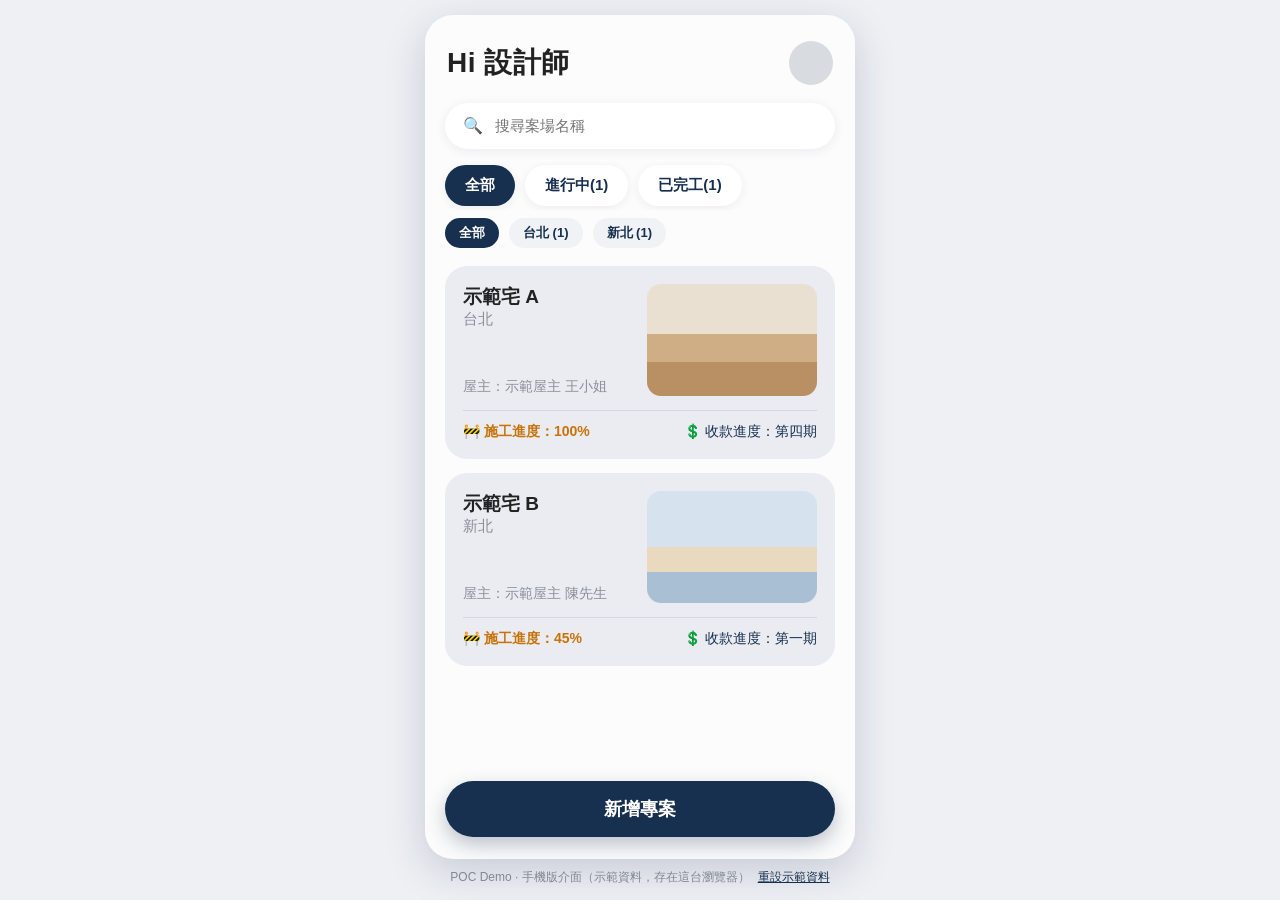
==== interior-design-app/index.html @ f92e3de1 "Add Interior Design App mobile POC demo Co-Authored-By: Claude Sonnet 5.5 <noreply@anthropic.com> Cl" ====
<!doctype html>
<html lang="zh-Hant">
<head>
<meta charset="utf-8">
<meta name="viewport" content="width=device-width, initial-scale=1, viewport-fit=cover">
<meta name="robots" content="noindex, nofollow">
<meta name="theme-color" content="#fcfcfc">
<title>Interior Design App · Demo</title>
<link rel="stylesheet" href="style.css">
</head>
<body>
<div class="stage">
  <div class="phone" id="app" aria-live="polite"></div>
  <p class="note">POC Demo · 手機版介面（示範資料，存在這台瀏覽器）<a href="#/reset" id="reset">重設示範資料</a></p>
</div>
<div class="modal" id="modal" hidden></div>
<script src="data.js"></script>
<script src="app.js"></script>
</body>
</html>
---- interior-design-app/style.css ----
:root{--navy:#17304f;--orange:#c8730a;--bg:#fcfcfc;--card:#fff;--ink:#222;--mute:#8a8f98;--line:#e6e8ec;--soft:#eaecf2;--r:18px}
*{box-sizing:border-box;-webkit-tap-highlight-color:transparent}
html,body{margin:0;background:#eef0f4;font-family:-apple-system,"Noto Sans TC","PingFang TC","Microsoft JhengHei",sans-serif;color:var(--ink)}
.stage{min-height:100vh;display:flex;flex-direction:column;align-items:center;justify-content:center;padding:12px}
.phone{width:100%;max-width:430px;height:min(900px,calc(100vh - 56px));background:var(--bg);border-radius:28px;box-shadow:0 12px 40px rgba(20,40,80,.18);overflow:hidden;position:relative;display:flex;flex-direction:column}
@media(max-width:480px){.stage{padding:0}.phone{max-width:none;height:100vh;height:100dvh;border-radius:0;box-shadow:none}.note{display:none}}
.note{font-size:12px;color:var(--mute);margin:10px 0 0}.note a{color:var(--navy);margin-left:8px}
.scroll{flex:1;overflow-y:auto;padding:0 20px 120px;scrollbar-width:thin}
.bar{display:flex;align-items:center;gap:8px;padding:18px 16px 8px;min-height:60px}
.bar h1{flex:1;margin:0;text-align:center;font-size:19px}
.ib{border:0;background:none;width:40px;height:40px;border-radius:50%;font-size:22px;color:var(--ink);cursor:pointer}
.ib:active{background:var(--soft)}
.cta{position:absolute;left:20px;right:20px;bottom:22px;height:56px;border:0;border-radius:30px;background:var(--navy);color:#fff;font-size:18px;font-weight:700;box-shadow:0 8px 20px rgba(23,48,79,.28);cursor:pointer}
.hello{display:flex;align-items:center;justify-content:space-between;padding:26px 22px 6px}
.hello h1{margin:0;font-size:28px;letter-spacing:.5px}
.avatar{width:44px;height:44px;border-radius:50%;background:#d8dbe0}
.search{margin:12px 20px;display:flex;align-items:center;gap:10px;background:#fff;border-radius:30px;padding:0 18px;height:46px;box-shadow:0 2px 12px rgba(20,40,80,.08)}
.search input{border:0;outline:0;flex:1;font-size:15px;background:none}
.chips{display:flex;gap:10px;padding:4px 20px;overflow-x:auto}
.chip{border:0;background:#fff;color:var(--navy);border-radius:24px;padding:11px 20px;font-size:15px;font-weight:600;box-shadow:0 2px 10px rgba(20,40,80,.07);white-space:nowrap;cursor:pointer}
.chip.on{background:var(--navy);color:#fff}
.chip.sm{padding:6px 14px;font-size:13px;box-shadow:none;background:#f1f2f5}.chip.sm.on{background:var(--navy)}
.pcard{background:var(--soft);border-radius:22px;padding:18px;margin:14px 20px;cursor:pointer}
.pcard .row{display:flex;gap:14px}.pcard .t{flex:1;display:flex;flex-direction:column}
.pcard h3{margin:0;font-size:19px}.pcard small{color:var(--mute);font-size:15px}
.pcard .own{margin-top:auto;color:var(--mute);font-size:14px;padding-top:30px}
.thumb{width:48%;height:112px;border-radius:14px}
.pcard .meta{display:flex;justify-content:space-between;border-top:1px solid #d3d8e4;margin-top:14px;padding-top:12px;font-size:14px;color:var(--navy)}
.pcard .meta b{color:var(--orange);font-weight:600}
.empty{text-align:center;color:#444;font-weight:700;margin-top:70px}.empty svg{width:200px}
.hero{height:290px;position:relative;flex:none}
.hero .back,.hero .bell{position:absolute;top:18px;width:40px;height:40px;border-radius:50%;background:rgba(255,255,255,.88);border:0;font-size:20px;cursor:pointer}
.hero .back{left:14px}.hero .bell{right:14px}
.sheet{background:#fff;border-radius:28px 28px 0 0;margin-top:-26px;padding:22px 20px 18px;position:relative}
.sheet h2{margin:0;font-size:26px}.loc{position:absolute;right:20px;top:26px;color:var(--mute)}
.sub{color:var(--mute);margin:8px 0 16px}
.prog{display:flex;align-items:center;gap:8px;color:var(--orange);font-weight:700;font-size:18px}
.prog b{font-size:26px}
.bar2{height:5px;border-radius:5px;background:#eee;margin:8px 0 10px;overflow:hidden}.bar2 i{display:block;height:100%;background:var(--orange)}.bar2.n i{background:var(--navy)}
.due{color:var(--orange);font-weight:600;margin-bottom:14px}
.pay{display:flex;align-items:center;justify-content:space-between;font-weight:700;font-size:17px;cursor:pointer}
.pay span:last-child{color:var(--mute);font-weight:500}
.sec{display:flex;justify-content:space-between;align-items:center;margin:26px 0 12px}.sec h3{margin:0;font-size:21px}.sec a{color:var(--mute);font-size:15px;cursor:pointer}
.hs{display:flex;gap:14px;overflow-x:auto;padding-bottom:6px;margin:0 -20px;padding:0 20px 6px}
.hc{flex:none;width:76%;background:#fff;border-radius:18px;box-shadow:0 3px 14px rgba(20,40,80,.09);overflow:hidden;cursor:pointer}
.hc .im{height:140px}.hc .tx{padding:14px 16px}.hc b{font-size:17px}.dt{color:var(--mute);margin-top:8px;font-size:15px}
.add{border:1.5px dashed #c8ccd4;border-radius:12px;height:68px;display:flex;align-items:center;justify-content:center;color:#666;cursor:pointer;background:none;width:100%;font-size:16px}
.kc{position:relative;background:#fff;border-radius:10px;box-shadow:0 2px 10px rgba(20,40,80,.07);padding:16px 14px;margin:20px 0 4px;cursor:pointer}
.tag{position:absolute;left:10px;top:-14px;background:var(--navy);color:#fff;border-radius:8px;padding:3px 12px;font-weight:600;font-size:14px}.tag.g{background:#9aa0aa}
.kc h4{margin:0 0 6px;font-size:18px}.kc p{margin:0;color:var(--mute);font-size:14px;max-width:70%}.kc .rt{position:absolute;right:14px;top:16px;text-align:right;color:var(--mute);font-size:14px}.kc .rt b{display:block;color:var(--orange);font-size:17px;margin-top:6px}
.tabs{display:flex;gap:10px;padding:6px 0 14px}
.tl{position:relative;padding-left:30px}.tl:before{content:"";position:absolute;left:7px;top:10px;bottom:0;width:2px;background:#e3e5e9}
.tl .d{font-weight:700;font-size:19px;margin:14px 0 12px;position:relative}.tl .d:before{content:"";position:absolute;left:-30px;top:6px;width:14px;height:14px;border-radius:50%;background:#111}
.tl .hc{width:100%;box-shadow:0 2px 12px rgba(20,40,80,.08);padding:14px}.tl .hc .im{height:200px;border-radius:12px}.tl .hc .tx{padding:14px 2px 2px}.tl .hc p{color:var(--mute);margin:6px 0 0;font-size:15px}
.car{margin:0 14px;height:300px;border-radius:24px;overflow:hidden;position:relative}.car .im{position:absolute;inset:0;transition:opacity .25s}
.dots{display:flex;gap:8px;justify-content:center;margin:14px 0}.dots i{width:10px;height:10px;border-radius:50%;background:#bbb;cursor:pointer}.dots i.on{background:var(--orange)}
.dtl{padding:6px 28px}.dtl h2{font-size:30px;margin:12px 0 10px}.dtl .dt{display:flex;gap:8px;align-items:center;margin-bottom:12px}.dtl p{white-space:pre-line;line-height:1.9;font-size:17px;margin:0}
.sum small{color:var(--mute);display:flex;gap:8px;align-items:center;margin-top:14px}.sum .big{font-size:44px;font-weight:800;margin:10px 0 8px}
.sum .bar2{height:8px;background:#eee}.sum .bar2 i{background:linear-gradient(90deg,var(--orange),#e8b020)}
.sum .row{display:flex;justify-content:space-between;color:var(--mute);font-size:15px}.sum .row b{color:var(--orange);font-weight:700}
.sel{background:#ebecef;border-radius:30px;padding:15px 20px;font-size:17px;margin:8px 0 14px;color:#444}
.ins{background:#fff;border-radius:10px;box-shadow:0 2px 10px rgba(20,40,80,.07);padding:16px;margin-bottom:14px;display:grid;grid-template-columns:minmax(0,1fr) auto;gap:6px 10px;cursor:pointer}
.ins h4{margin:0;font-size:17px;grid-column:1}.ins h4 span{font-weight:400;color:var(--mute)}
.badge{background:var(--orange);color:#fff;border-radius:20px;padding:6px 16px;font-weight:700;justify-self:end;font-size:14px}.badge.w{background:#b9bec8}
.ins .l{color:#555;font-size:14px;line-height:1.7}.ins .amt{align-self:center;justify-self:end;font-size:18px;white-space:nowrap;font-weight:800;color:var(--navy)}.ins .amt small{color:#b0b4bb;font-weight:400;font-size:14px}
.modal{position:fixed;inset:0;background:rgba(10,20,40,.45);display:flex;align-items:flex-end;justify-content:center;z-index:9}
.modal[hidden]{display:none}
.mbox{background:#fff;width:100%;max-width:430px;border-radius:24px 24px 0 0;padding:22px 20px 26px;max-height:88vh;overflow:auto}
.mbox h3{margin:0 0 14px;font-size:20px}.mbox label{display:block;font-size:14px;color:var(--mute);margin:12px 0 6px}
.mbox input,.mbox textarea,.mbox select{width:100%;border:1px solid var(--line);border-radius:12px;padding:12px;font-size:16px;font-family:inherit;background:#fff}
.mbox textarea{min-height:90px;resize:vertical}.mbox .btns{display:flex;gap:10px;margin-top:18px}.mbox button{flex:1;height:48px;border-radius:26px;border:0;font-size:16px;font-weight:700;cursor:pointer}
.mbox .ok{background:var(--navy);color:#fff}.mbox .no{background:var(--soft);color:var(--navy)}
.art-tile{background:repeating-linear-gradient(90deg,transparent 0 62px,rgba(60,60,60,.35) 62px 64px),repeating-linear-gradient(0deg,transparent 0 46px,rgba(60,60,60,.3) 46px 48px),linear-gradient(135deg,#c9ccd0,#aeb3b9)}
.art-paint{background:linear-gradient(115deg,#ecebe6 0 48%,#d9d7cf 48% 50%,#f4f3ee 50%),#eee}
.art-wood{background:repeating-linear-gradient(100deg,#c7a27a 0 22px,#bd9669 22px 24px,#cfab84 24px 46px),#c7a27a}
.art-room{background:linear-gradient(180deg,#f2eee8 0 55%,#d8c3a5 55%)}
.art-hero{background:linear-gradient(180deg,#e9e0d2 0 45%,#cfae85 45% 70%,#b98f64 70%)}
.art-hero2{background:linear-gradient(180deg,#d6e2ee 0 50%,#e8d9bf 50% 72%,#a9c0d4 72%)}
.art-blank{background:#e4e4e6}
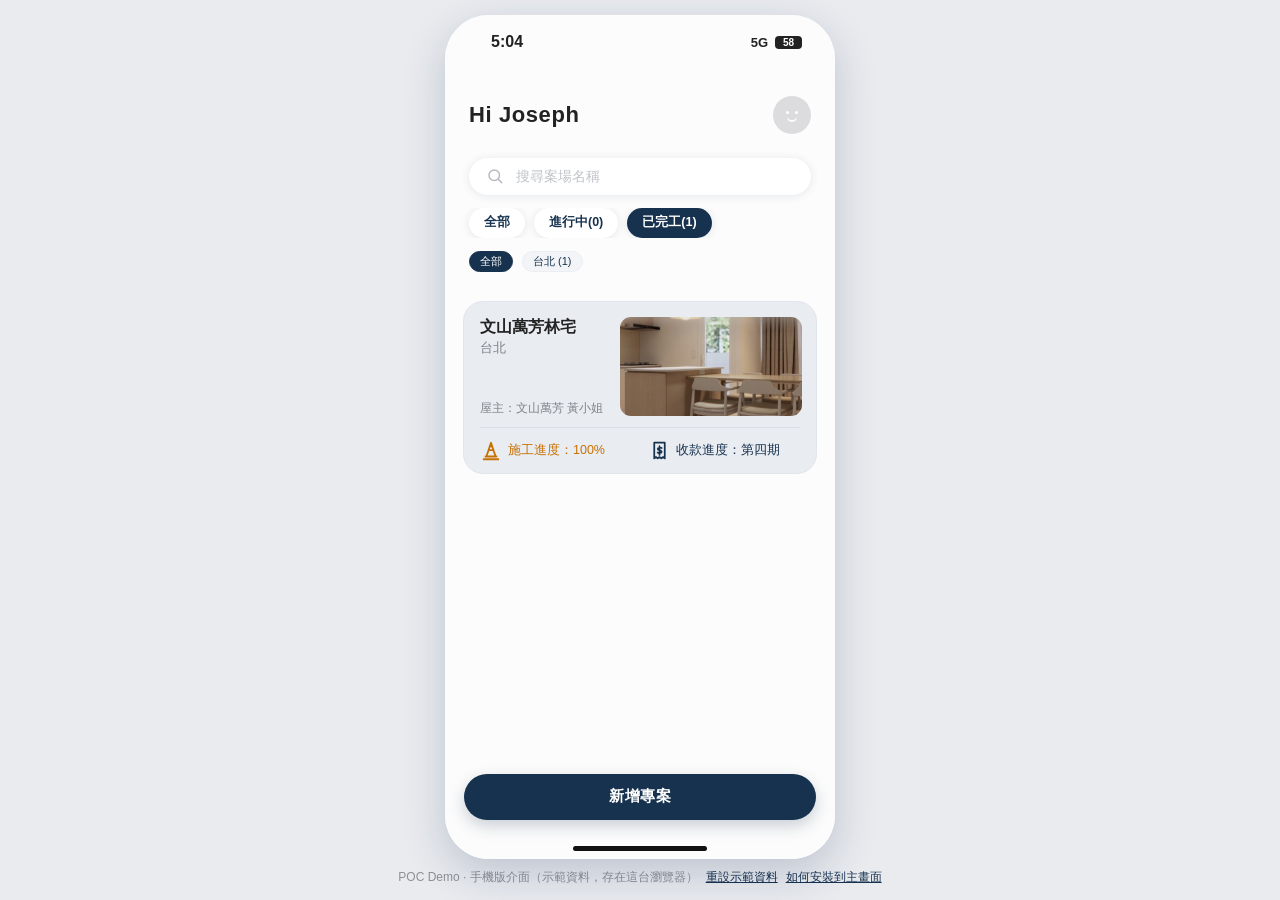
==== commit 096fea59: "Interior Design App: installable PWA (manifest, service worker, icons, install guide with QR) Co-Aut" ====
--- a/interior-design-app/index.html
+++ b/interior-design-app/index.html
@@ -5,16 +5,25 @@
 <meta name="viewport" content="width=device-width, initial-scale=1, viewport-fit=cover">
 <meta name="robots" content="noindex, nofollow">
 <meta name="theme-color" content="#fcfcfc">
+<link rel="manifest" href="manifest.webmanifest">
+<link rel="icon" type="image/png" href="icons/favicon.png">
+<link rel="apple-touch-icon" href="icons/apple-touch-icon.png">
+<meta name="apple-mobile-web-app-capable" content="yes">
+<meta name="mobile-web-app-capable" content="yes">
+<meta name="apple-mobile-web-app-title" content="室內設計">
+<meta name="apple-mobile-web-app-status-bar-style" content="default">
+<meta name="format-detection" content="telephone=no">
 <title>Interior Design App · Demo</title>
 <link rel="stylesheet" href="style.css">
 </head>
 <body>
 <div class="stage">
   <div class="phone" id="app" aria-live="polite"></div>
-  <p class="note">POC Demo · 手機版介面（示範資料，存在這台瀏覽器）<a href="#/reset" id="reset">重設示範資料</a></p>
+  <p class="note">POC Demo · 手機版介面（示範資料，存在這台瀏覽器）<a href="#/reset" id="reset">重設示範資料</a><a href="#" id="howto">如何安裝到主畫面</a></p>
 </div>
 <div class="modal" id="modal" hidden></div>
 <script src="data.js"></script>
 <script src="app.js"></script>
+<script src="install.js"></script>
 </body>
 </html>
--- a/interior-design-app/style.css
+++ b/interior-design-app/style.css
@@ -1,79 +1,148 @@
-:root{--navy:#17304f;--orange:#c8730a;--bg:#fcfcfc;--card:#fff;--ink:#222;--mute:#8a8f98;--line:#e6e8ec;--soft:#eaecf2;--r:18px}
+/* 依 UI 截圖（868×1887 ≈ 390pt 寬 @2.226x）量測還原；所有尺寸為 CSS px */
+:root{--navy:#17324f;--or:#c77104;--bg:#fcfcfc;--mute:#8d9096;--ink:#222;--line:#d4d7dd;--sb:49px;--cb:39px}
 *{box-sizing:border-box;-webkit-tap-highlight-color:transparent}
-html,body{margin:0;background:#eef0f4;font-family:-apple-system,"Noto Sans TC","PingFang TC","Microsoft JhengHei",sans-serif;color:var(--ink)}
+html,body{margin:0;background:#e9ebef;font-family:"PingFang TC","Noto Sans TC","Microsoft JhengHei",-apple-system,"Segoe UI",sans-serif;color:var(--ink);-webkit-font-smoothing:antialiased}
+button{font-family:inherit;cursor:pointer;border:0;background:none;padding:0;color:inherit}
+svg{display:block}
 .stage{min-height:100vh;display:flex;flex-direction:column;align-items:center;justify-content:center;padding:12px}
-.phone{width:100%;max-width:430px;height:min(900px,calc(100vh - 56px));background:var(--bg);border-radius:28px;box-shadow:0 12px 40px rgba(20,40,80,.18);overflow:hidden;position:relative;display:flex;flex-direction:column}
-@media(max-width:480px){.stage{padding:0}.phone{max-width:none;height:100vh;height:100dvh;border-radius:0;box-shadow:none}.note{display:none}}
+.phone{width:390px;height:min(847px,calc(100vh - 56px));background:var(--bg);border-radius:44px;box-shadow:0 14px 44px rgba(20,40,80,.2);overflow:hidden;position:relative}
 .note{font-size:12px;color:var(--mute);margin:10px 0 0}.note a{color:var(--navy);margin-left:8px}
-.scroll{flex:1;overflow-y:auto;padding:0 20px 120px;scrollbar-width:thin}
-.bar{display:flex;align-items:center;gap:8px;padding:18px 16px 8px;min-height:60px}
-.bar h1{flex:1;margin:0;text-align:center;font-size:19px}
-.ib{border:0;background:none;width:40px;height:40px;border-radius:50%;font-size:22px;color:var(--ink);cursor:pointer}
-.ib:active{background:var(--soft)}
-.cta{position:absolute;left:20px;right:20px;bottom:22px;height:56px;border:0;border-radius:30px;background:var(--navy);color:#fff;font-size:18px;font-weight:700;box-shadow:0 8px 20px rgba(23,48,79,.28);cursor:pointer}
-.hello{display:flex;align-items:center;justify-content:space-between;padding:26px 22px 6px}
-.hello h1{margin:0;font-size:28px;letter-spacing:.5px}
-.avatar{width:44px;height:44px;border-radius:50%;background:#d8dbe0}
-.search{margin:12px 20px;display:flex;align-items:center;gap:10px;background:#fff;border-radius:30px;padding:0 18px;height:46px;box-shadow:0 2px 12px rgba(20,40,80,.08)}
-.search input{border:0;outline:0;flex:1;font-size:15px;background:none}
-.chips{display:flex;gap:10px;padding:4px 20px;overflow-x:auto}
-.chip{border:0;background:#fff;color:var(--navy);border-radius:24px;padding:11px 20px;font-size:15px;font-weight:600;box-shadow:0 2px 10px rgba(20,40,80,.07);white-space:nowrap;cursor:pointer}
+.fake{position:absolute;left:0;right:0;top:0;height:var(--sb);z-index:30;pointer-events:none;display:flex;justify-content:space-between;align-items:center;padding:6px 33px 0 46px;font-weight:700;font-size:16px}
+.fake .r{display:flex;align-items:center;gap:7px;font-size:13px}
+.fake .bat{width:27px;height:13px;border-radius:4px;background:#222;color:#fff;font-size:10px;line-height:13px;text-align:center}
+.fake.lt{color:#fff}.fake.lt .bat{background:#fff;color:#222}
+.home-ind{position:absolute;bottom:8px;left:50%;width:134px;height:5px;margin-left:-67px;border-radius:3px;background:#111;z-index:31;pointer-events:none}
+@media(max-width:480px){
+  :root{--sb:max(env(safe-area-inset-top),12px);--cb:calc(max(env(safe-area-inset-bottom),12px) + 6px)}
+  .stage{padding:0;display:block}.phone{width:100%;height:100vh;height:100dvh;border-radius:0;box-shadow:none}
+  .note,.fake,.home-ind{display:none}
+}
+.scr{position:absolute;inset:0;display:flex;flex-direction:column;background:var(--bg);animation:in .2s ease-out}
+@keyframes in{from{opacity:.4;transform:translateX(18px)}to{opacity:1;transform:none}}
+.scroll{flex:1;overflow-y:auto;overflow-x:hidden;scrollbar-width:none;-webkit-overflow-scrolling:touch}.scroll::-webkit-scrollbar{display:none}
+.sbar{position:absolute;left:0;right:0;top:0;height:var(--sb);z-index:20;pointer-events:none;transition:background .15s}
+.sbar.on{background:rgba(252,252,252,.72);backdrop-filter:blur(10px);-webkit-backdrop-filter:blur(10px)}
+.dock{position:absolute;left:0;right:0;bottom:0;height:calc(var(--cb) + 52px);background:linear-gradient(rgba(252,252,252,0),rgba(252,252,252,.96) 55%);pointer-events:none;z-index:5}
+.cta{position:absolute;bottom:var(--cb);height:46px;left:19px;right:19px;border-radius:23px;background:var(--navy);color:#fff;font-size:15px;font-weight:700;letter-spacing:.5px;box-shadow:0 6px 16px rgba(23,50,79,.22);z-index:6}
+.cta.p{left:23px;right:23px}
+.top{display:flex;align-items:center;padding:calc(var(--sb) + 18px) 12px 0;height:calc(var(--sb) + 62px);flex:none}
+.top .ib{width:38px;height:38px;display:flex;align-items:center;justify-content:center;color:#222}
+.top h1{flex:1;margin:0;text-align:center;font-size:17.5px;font-weight:700}
+.ic{width:20px;height:20px;fill:none;stroke:currentColor;stroke-width:2;stroke-linecap:round;stroke-linejoin:round}
+.ic.s{width:15px;height:15px}.ic.b{stroke-width:2.4}
+/* 列表 */
+.hello{height:94px;padding:8px 24px 0;margin-top:var(--sb);display:flex;align-items:center;justify-content:space-between;flex:none}
+.hello h1{margin:0;font-size:22px;font-weight:700;letter-spacing:.6px}
+.avatar{width:38px;height:38px;border-radius:50%;background:#dcdcde;position:relative}
+.avatar:before,.avatar:after{content:"";position:absolute;top:15px;width:3px;height:3px;border-radius:50%;background:#fff}.avatar:before{left:13px}.avatar:after{right:13px}
+.avatar i{position:absolute;left:14px;top:21px;width:10px;height:5px;border-bottom:2px solid #fff;border-radius:0 0 8px 8px}
+.search{margin:0 24px;height:37px;border-radius:19px;background:#fff;box-shadow:0 1px 10px rgba(20,40,80,.1);display:flex;align-items:center;gap:10px;padding:0 17px;color:#b8bbc1;flex:none}
+.search input{flex:1;min-width:0;border:0;outline:0;background:none;font-size:13.5px;font-family:inherit;color:#222}.search input::placeholder{color:#c0c3c8}
+.search.w{margin:26px 17px 0}
+.chips{display:flex;gap:9px;padding:0 24px;margin-top:13px;flex:none;overflow-x:auto;scrollbar-width:none}
+.chip{height:30px;padding:0 15px;border-radius:15px;font-size:12.5px;font-weight:600;color:var(--navy);background:#fff;box-shadow:0 1px 8px rgba(20,40,80,.1);white-space:nowrap}
 .chip.on{background:var(--navy);color:#fff}
-.chip.sm{padding:6px 14px;font-size:13px;box-shadow:none;background:#f1f2f5}.chip.sm.on{background:var(--navy)}
-.pcard{background:var(--soft);border-radius:22px;padding:18px;margin:14px 20px;cursor:pointer}
-.pcard .row{display:flex;gap:14px}.pcard .t{flex:1;display:flex;flex-direction:column}
-.pcard h3{margin:0;font-size:19px}.pcard small{color:var(--mute);font-size:15px}
-.pcard .own{margin-top:auto;color:var(--mute);font-size:14px;padding-top:30px}
-.thumb{width:48%;height:112px;border-radius:14px}
-.pcard .meta{display:flex;justify-content:space-between;border-top:1px solid #d3d8e4;margin-top:14px;padding-top:12px;font-size:14px;color:var(--navy)}
-.pcard .meta b{color:var(--orange);font-weight:600}
-.empty{text-align:center;color:#444;font-weight:700;margin-top:70px}.empty svg{width:200px}
-.hero{height:290px;position:relative;flex:none}
-.hero .back,.hero .bell{position:absolute;top:18px;width:40px;height:40px;border-radius:50%;background:rgba(255,255,255,.88);border:0;font-size:20px;cursor:pointer}
-.hero .back{left:14px}.hero .bell{right:14px}
-.sheet{background:#fff;border-radius:28px 28px 0 0;margin-top:-26px;padding:22px 20px 18px;position:relative}
-.sheet h2{margin:0;font-size:26px}.loc{position:absolute;right:20px;top:26px;color:var(--mute)}
-.sub{color:var(--mute);margin:8px 0 16px}
-.prog{display:flex;align-items:center;gap:8px;color:var(--orange);font-weight:700;font-size:18px}
-.prog b{font-size:26px}
-.bar2{height:5px;border-radius:5px;background:#eee;margin:8px 0 10px;overflow:hidden}.bar2 i{display:block;height:100%;background:var(--orange)}.bar2.n i{background:var(--navy)}
-.due{color:var(--orange);font-weight:600;margin-bottom:14px}
-.pay{display:flex;align-items:center;justify-content:space-between;font-weight:700;font-size:17px;cursor:pointer}
-.pay span:last-child{color:var(--mute);font-weight:500}
-.sec{display:flex;justify-content:space-between;align-items:center;margin:26px 0 12px}.sec h3{margin:0;font-size:21px}.sec a{color:var(--mute);font-size:15px;cursor:pointer}
-.hs{display:flex;gap:14px;overflow-x:auto;padding-bottom:6px;margin:0 -20px;padding:0 20px 6px}
-.hc{flex:none;width:76%;background:#fff;border-radius:18px;box-shadow:0 3px 14px rgba(20,40,80,.09);overflow:hidden;cursor:pointer}
-.hc .im{height:140px}.hc .tx{padding:14px 16px}.hc b{font-size:17px}.dt{color:var(--mute);margin-top:8px;font-size:15px}
-.add{border:1.5px dashed #c8ccd4;border-radius:12px;height:68px;display:flex;align-items:center;justify-content:center;color:#666;cursor:pointer;background:none;width:100%;font-size:16px}
-.kc{position:relative;background:#fff;border-radius:10px;box-shadow:0 2px 10px rgba(20,40,80,.07);padding:16px 14px;margin:20px 0 4px;cursor:pointer}
-.tag{position:absolute;left:10px;top:-14px;background:var(--navy);color:#fff;border-radius:8px;padding:3px 12px;font-weight:600;font-size:14px}.tag.g{background:#9aa0aa}
-.kc h4{margin:0 0 6px;font-size:18px}.kc p{margin:0;color:var(--mute);font-size:14px;max-width:70%}.kc .rt{position:absolute;right:14px;top:16px;text-align:right;color:var(--mute);font-size:14px}.kc .rt b{display:block;color:var(--orange);font-size:17px;margin-top:6px}
-.tabs{display:flex;gap:10px;padding:6px 0 14px}
-.tl{position:relative;padding-left:30px}.tl:before{content:"";position:absolute;left:7px;top:10px;bottom:0;width:2px;background:#e3e5e9}
-.tl .d{font-weight:700;font-size:19px;margin:14px 0 12px;position:relative}.tl .d:before{content:"";position:absolute;left:-30px;top:6px;width:14px;height:14px;border-radius:50%;background:#111}
-.tl .hc{width:100%;box-shadow:0 2px 12px rgba(20,40,80,.08);padding:14px}.tl .hc .im{height:200px;border-radius:12px}.tl .hc .tx{padding:14px 2px 2px}.tl .hc p{color:var(--mute);margin:6px 0 0;font-size:15px}
-.car{margin:0 14px;height:300px;border-radius:24px;overflow:hidden;position:relative}.car .im{position:absolute;inset:0;transition:opacity .25s}
-.dots{display:flex;gap:8px;justify-content:center;margin:14px 0}.dots i{width:10px;height:10px;border-radius:50%;background:#bbb;cursor:pointer}.dots i.on{background:var(--orange)}
-.dtl{padding:6px 28px}.dtl h2{font-size:30px;margin:12px 0 10px}.dtl .dt{display:flex;gap:8px;align-items:center;margin-bottom:12px}.dtl p{white-space:pre-line;line-height:1.9;font-size:17px;margin:0}
-.sum small{color:var(--mute);display:flex;gap:8px;align-items:center;margin-top:14px}.sum .big{font-size:44px;font-weight:800;margin:10px 0 8px}
-.sum .bar2{height:8px;background:#eee}.sum .bar2 i{background:linear-gradient(90deg,var(--orange),#e8b020)}
-.sum .row{display:flex;justify-content:space-between;color:var(--mute);font-size:15px}.sum .row b{color:var(--orange);font-weight:700}
-.sel{background:#ebecef;border-radius:30px;padding:15px 20px;font-size:17px;margin:8px 0 14px;color:#444}
-.ins{background:#fff;border-radius:10px;box-shadow:0 2px 10px rgba(20,40,80,.07);padding:16px;margin-bottom:14px;display:grid;grid-template-columns:minmax(0,1fr) auto;gap:6px 10px;cursor:pointer}
-.ins h4{margin:0;font-size:17px;grid-column:1}.ins h4 span{font-weight:400;color:var(--mute)}
-.badge{background:var(--orange);color:#fff;border-radius:20px;padding:6px 16px;font-weight:700;justify-self:end;font-size:14px}.badge.w{background:#b9bec8}
-.ins .l{color:#555;font-size:14px;line-height:1.7}.ins .amt{align-self:center;justify-self:end;font-size:18px;white-space:nowrap;font-weight:800;color:var(--navy)}.ins .amt small{color:#b0b4bb;font-weight:400;font-size:14px}
-.modal{position:fixed;inset:0;background:rgba(10,20,40,.45);display:flex;align-items:flex-end;justify-content:center;z-index:9}
+.chips.c2 .chip{height:21px;padding:0 10px;font-size:11px;box-shadow:none;background:#f3f4f7;border:1px solid #eceef3;font-weight:500}.chips.c2 .chip.on{background:var(--navy);color:#fff;border-color:var(--navy)}
+.pcard{margin:29px 18px 0;height:173px;border-radius:20px;background:#e9ecf1;border:1px solid #e1e5ed;position:relative;cursor:pointer;flex:none}
+.pcard h3{position:absolute;left:16px;top:12px;margin:0;font-size:16px;line-height:26px;font-weight:700}
+.pcard .ct{position:absolute;left:16px;top:37px;font-size:12.5px;color:#7e828a;line-height:18px}
+.pcard .ow{position:absolute;left:16px;top:97px;font-size:12px;color:#7e828a;line-height:18px}
+.pcard .th{position:absolute;left:156px;top:15px;width:182px;height:99px;border-radius:11px;background:#e6e6e6 center/cover}
+.pcard hr{position:absolute;left:16px;right:16px;top:125px;margin:0;border:0;border-top:1px solid #d9dee9}
+.pcard .ft{position:absolute;left:16px;right:8px;top:138px;height:22px;display:grid;grid-template-columns:169px auto;align-items:center;font-size:12.5px}
+.pcard .ft span{display:flex;align-items:center;gap:6px}.pcard .ft .o{color:var(--or);font-weight:500}.pcard .ft .n{color:var(--navy)}
+.empty{text-align:center;margin-top:192px}.empty img{width:150px}.empty p{margin:12px 0 0;font-size:16px;font-weight:700;color:#333}
+.pcard + .pcard{margin-top:14px}
+/* 專案首頁 */
+.hero{height:250px;background:#d9c7a8 center bottom/cover;position:relative;flex:none}
+.hbtn{position:absolute;top:76px;width:34px;height:34px;border-radius:50%;background:rgba(255,255,255,.9);display:flex;align-items:center;justify-content:center;color:#222;box-shadow:0 1px 6px rgba(0,0,0,.08)}
+.hbtn.l{left:16px}.hbtn.r{right:16px}
+.sheet{margin-top:-26px;background:#fff;border-radius:27px 27px 0 0;padding:48px 19px 21px;position:relative;flex:none}
+.sheet h2{margin:0;font-size:21px;line-height:28px;font-weight:700}
+.sheet .loc{position:absolute;right:19px;top:47px;display:flex;align-items:center;gap:4px;color:#8d9096;font-size:13px}
+.sheet .ds{margin-top:9px;font-size:13px;line-height:18px;color:#8d9096}
+.prg{margin-top:19px;height:26px;display:flex;align-items:center;gap:6px;color:var(--or);font-weight:700;font-size:13.5px}.prg b{font-size:20px;margin-left:1px}
+.bar{height:4px;border-radius:2px;background:#eee;margin-top:7px;overflow:hidden}.bar i{display:block;height:100%;background:var(--or)}.bar.n i{background:var(--navy)}
+.due{margin-top:9px;font-size:13px;line-height:18px;color:var(--or);font-weight:600;display:flex;align-items:center;gap:5px}
+.pay{margin-top:20px;height:24px;display:flex;align-items:center;justify-content:space-between;font-size:14px;font-weight:700;color:var(--navy);cursor:pointer}
+.pay span{display:flex;align-items:center;gap:7px}.pay span:last-child{color:#4a4d54;font-weight:500;font-size:13.5px;gap:2px}
+.pay + .bar{margin-top:9px}
+.sec{display:flex;justify-content:space-between;align-items:center;height:22px;margin:33px 19px 13px}
+.sec h3{margin:0;font-size:17px;font-weight:700}.sec a{display:flex;align-items:center;gap:1px;font-size:13.5px;color:#4a4d54;cursor:pointer}
+.sec + .hs,.sec + .box,.sec + .kc{margin-top:0}
+.hs + .sec,.box + .sec{margin-top:46px}.kc + .sec{margin-top:32px}
+.hs{display:flex;gap:12px;padding:0 19px 4px;overflow-x:auto;scrollbar-width:none;scroll-snap-type:x proximity}
+.hc{flex:none;width:235px;height:196px;background:#fff;border-radius:18px;box-shadow:0 2px 12px rgba(20,40,80,.1);overflow:hidden;cursor:pointer;scroll-snap-align:start}
+.hc .im{height:128px;background:#ddd center/cover}.hc b{display:block;margin:9px 0 0 16px;font-size:13.5px;line-height:20px}
+.hc .dt{display:flex;align-items:center;gap:8px;margin:15px 0 0 16px;color:#9a9da3;font-size:12px}
+.box{margin:0 19px;border:1px dashed #bdbfc4;border-radius:6px;height:60px;display:flex;align-items:center;justify-content:center;gap:6px;color:#666;font-size:14px;width:calc(100% - 38px)}
+.box.t{height:79px;color:#7a7d83}
+.box.sq{border-radius:1px;color:#9a9da3}
+button.box:active{background:#f3f3f5}
+.kc{position:relative;margin:24px 19px 0;background:#fff;border-radius:6px;box-shadow:0 1px 10px rgba(20,40,80,.09);height:66px;padding:0 16px;cursor:pointer}
+.kc.first{margin-top:30px}
+.kc .tag{position:absolute;left:12px;top:-9px;height:19px;padding:0 9px;border-radius:6px;z-index:2;background:var(--navy);color:#fff;font-size:12px;font-weight:700;line-height:18px;letter-spacing:.3px}.kc .tag.g{background:#a0a0a0}
+.kc h4{margin:0;position:absolute;left:16px;top:12px;font-size:14.5px;line-height:22px;font-weight:700}
+.kc p{margin:0;position:absolute;left:16px;right:110px;top:37px;font-size:12px;line-height:20px;color:#8d9096;white-space:nowrap;overflow:hidden;text-overflow:ellipsis}
+.kc .d{position:absolute;right:16px;top:14px;font-size:12px;color:#8d9096;line-height:18px}.kc .s{position:absolute;right:16px;top:32px;font-size:14px;font-weight:700;color:var(--or)}
+.kc .pe{position:absolute;right:20px;top:25px;color:#222}
+.kc.note{height:auto;min-height:66px;padding:14px 16px}.kc.note h4,.kc.note p{position:static;white-space:normal;display:block}.kc.note p{margin-top:4px;padding:0}
+.kc.note .dt2{margin-top:8px;color:#9a9da3;font-size:12px}
+/* 進度列表 */
+.tabs{display:flex;gap:9px;padding:0 19px;margin-top:16px;flex:none}
+.tabs .chip{height:30px;padding:0 17px;font-size:13px}
+.tl{position:relative;padding:0 19px 130px 43px;margin-top:20px;min-height:calc(100% - 20px)}
+.tl:before{content:"";position:absolute;left:26px;top:9px;bottom:0;width:2px;background:#e4e6ea}
+.tl .d{font-size:16px;font-weight:700;line-height:22px;margin:0 0 10px;position:relative}.tl .d:before{content:"";position:absolute;left:-19px;top:7px;width:9px;height:9px;border-radius:50%;background:#111}
+.tl .pc{position:relative;background:#fff;border-radius:14px;box-shadow:0 2px 12px rgba(20,40,80,.09);padding:16px;margin-bottom:24px;cursor:pointer}
+.tl .pc .im{height:194px;border-radius:12px;background:#ddd center/cover}
+.tl .pc b{display:block;margin-top:11px;font-size:15px;line-height:22px}
+.tl .pc p{margin:3px 0 0;font-size:12.5px;line-height:19px;color:#8d9096;display:-webkit-box;-webkit-line-clamp:2;-webkit-box-orient:vertical;overflow:hidden;white-space:normal}
+.tl .pc .x{position:absolute;right:-6px;top:-6px;width:24px;height:24px;border-radius:50%;background:#e5484d;color:#fff;font-size:15px;line-height:24px;z-index:2}
+.noitem{color:#9a9da3;font-size:14px;padding:30px 0}
+/* 詳情 */
+.car{margin:0 16px;height:270px;border-radius:24px;overflow-x:auto;display:flex;scroll-snap-type:x mandatory;scrollbar-width:none;flex:none;background:#ddd}
+.car::-webkit-scrollbar{display:none}
+.car .sl{flex:none;width:100%;height:100%;scroll-snap-align:center;background-size:cover;background-repeat:no-repeat}
+.car.none{background:#e8e8ea}
+.dots{display:flex;justify-content:center;gap:7px;margin-top:10px;height:8px}.dots i{width:8px;height:8px;border-radius:50%;background:#bcbcbc}.dots i.on{background:var(--or)}
+.dtl{padding:0 30px 60px}
+.dtl h2{margin:34px 0 0;font-size:21px;line-height:30px;font-weight:700}
+.dtl .sb2{margin-top:10px;font-size:14px;line-height:20px;color:#8d9096}
+.dtl .dt{margin-top:13px;display:flex;align-items:center;gap:8px;color:#9a9da3;font-size:14px;line-height:20px}
+.dtl.pg p{margin:6px 0 0;font-size:13.8px}
+.dtl p{margin:14px 0 0;font-size:15.3px;line-height:24.7px;color:#222;white-space:pre-line}
+/* 請款 */
+.sum{padding:0 19px}
+.sum .lb{display:flex;align-items:center;gap:8px;color:#8d9096;font-size:13px;margin-top:22px}
+.sum .big{font-size:28.5px;font-weight:800;color:#202225;margin-top:8px;line-height:44px;letter-spacing:.2px}
+.sum .pb{height:7px;border-radius:4px;background:#eee;overflow:hidden;margin-top:8px}.sum .pb i{display:block;height:100%;background:linear-gradient(90deg,#f39c0a,#e9b21c);border-radius:3px}
+.sum .rw{display:flex;justify-content:space-between;margin-top:14px;font-size:12.5px;color:#8d9096}.sum .rw b{color:var(--or);font-size:13px}
+.h3{margin:0;font-size:17px;font-weight:700;line-height:22px}
+.sec2{display:flex;justify-content:space-between;align-items:center;margin:25px 19px 13px;height:22px}.sec2 a{display:flex;align-items:center;font-size:14px;color:#4a4d54;cursor:pointer}
+.lbl{margin:20px 19px 0;font-size:13px;color:#8d9096}.lbl i{color:#e33;font-style:normal;margin-left:3px}
+.sel{margin:8px 19px 0;height:39px;border-radius:20px;background:#ebebeb;position:relative}
+.sel select{appearance:none;-webkit-appearance:none;width:100%;height:100%;border:0;background:none;padding:0 40px 0 17px;font-size:15px;font-family:inherit;color:#555;outline:0;border-radius:20px}
+.sel svg{position:absolute;right:15px;top:11px;color:#888;pointer-events:none}
+.ins{position:relative;margin:14px 17px 0;height:114px;background:#fff;border-radius:6px;box-shadow:0 1px 10px rgba(20,40,80,.09)}
+.ins h4{position:absolute;left:12px;top:13px;margin:0;font-size:15px;line-height:22px;font-weight:700;right:70px;white-space:nowrap;overflow:hidden;text-overflow:ellipsis}.ins h4 span{font-weight:400;color:#8a8d93}
+.ins .bd{position:absolute;right:12px;top:18px;height:21px;padding:0 10px;border-radius:11px;background:var(--or);color:#fff;font-size:12px;font-weight:700;line-height:21px}.ins .bd.w{background:#b7bcc6}
+.ins .ln{position:absolute;left:12px;font-size:13.5px;color:#666;display:flex;align-items:center;gap:7px;line-height:20px}.ins .ln em{font-style:normal;color:#444}
+.ins .ln button{color:#444;display:flex}
+.ins .am{position:absolute;right:17px;top:46px;font-size:14px;font-weight:700;color:var(--navy);line-height:26px}.ins .am small{font-size:12px;font-weight:400;color:#b5b5b5;margin-left:5px}
+.ins .pe{position:absolute;right:25px;top:81px;color:#444}
+.ins.sm{height:62px}.ins.sm h4{top:10px}.ins.sm .am{top:26px;font-size:17px}
+/* modal */
+.modal{position:fixed;inset:0;background:rgba(10,20,40,.45);display:flex;align-items:flex-end;justify-content:center;z-index:99}
 .modal[hidden]{display:none}
-.mbox{background:#fff;width:100%;max-width:430px;border-radius:24px 24px 0 0;padding:22px 20px 26px;max-height:88vh;overflow:auto}
-.mbox h3{margin:0 0 14px;font-size:20px}.mbox label{display:block;font-size:14px;color:var(--mute);margin:12px 0 6px}
-.mbox input,.mbox textarea,.mbox select{width:100%;border:1px solid var(--line);border-radius:12px;padding:12px;font-size:16px;font-family:inherit;background:#fff}
-.mbox textarea{min-height:90px;resize:vertical}.mbox .btns{display:flex;gap:10px;margin-top:18px}.mbox button{flex:1;height:48px;border-radius:26px;border:0;font-size:16px;font-weight:700;cursor:pointer}
-.mbox .ok{background:var(--navy);color:#fff}.mbox .no{background:var(--soft);color:var(--navy)}
-.art-tile{background:repeating-linear-gradient(90deg,transparent 0 62px,rgba(60,60,60,.35) 62px 64px),repeating-linear-gradient(0deg,transparent 0 46px,rgba(60,60,60,.3) 46px 48px),linear-gradient(135deg,#c9ccd0,#aeb3b9)}
-.art-paint{background:linear-gradient(115deg,#ecebe6 0 48%,#d9d7cf 48% 50%,#f4f3ee 50%),#eee}
-.art-wood{background:repeating-linear-gradient(100deg,#c7a27a 0 22px,#bd9669 22px 24px,#cfab84 24px 46px),#c7a27a}
-.art-room{background:linear-gradient(180deg,#f2eee8 0 55%,#d8c3a5 55%)}
-.art-hero{background:linear-gradient(180deg,#e9e0d2 0 45%,#cfae85 45% 70%,#b98f64 70%)}
-.art-hero2{background:linear-gradient(180deg,#d6e2ee 0 50%,#e8d9bf 50% 72%,#a9c0d4 72%)}
-.art-blank{background:#e4e4e6}
+.mbox{background:#fff;width:100%;max-width:430px;border-radius:24px 24px 0 0;padding:22px 20px calc(24px + env(safe-area-inset-bottom,0px));max-height:88vh;overflow:auto}
+.mbox h3{margin:0 0 6px;font-size:18px}.mbox label{display:block;font-size:13px;color:var(--mute);margin:12px 0 6px}
+.mbox input,.mbox textarea,.mbox select{width:100%;border:1px solid #e3e5ea;border-radius:12px;padding:11px 12px;font-size:16px;font-family:inherit;background:#fff;color:#222}
+.mbox textarea{min-height:100px;resize:vertical}.mbox .btns{display:flex;gap:10px;margin-top:18px}.mbox .btns button{flex:1;height:46px;border-radius:23px;font-size:15px;font-weight:700}
+.mbox .ok{background:var(--navy);color:#fff}.mbox .no{background:#ebecf0;color:var(--navy)}
+/* 安裝提示 */
+.ibn{position:absolute;left:14px;right:14px;bottom:calc(var(--cb) + 62px);z-index:40;background:#17324f;color:#fff;border-radius:16px;padding:12px 12px 12px 14px;display:flex;align-items:center;gap:10px;box-shadow:0 8px 24px rgba(10,20,40,.3);font-size:13px;line-height:1.4}
+.ibn img{width:36px;height:36px;border-radius:9px;flex:none}.ibn span{flex:1}.ibn b{display:block;font-size:14px}
+.ibn button.go{background:#fff;color:#17324f;font-weight:700;border-radius:14px;height:32px;padding:0 13px;font-size:13px;flex:none}
+.ibn button.x{color:#fff;opacity:.7;font-size:20px;line-height:1;width:24px;height:32px;flex:none}
+.howto ol{margin:6px 0 0;padding-left:20px;font-size:14.5px;line-height:1.85;color:#333}.howto h4{margin:16px 0 0;font-size:15px}
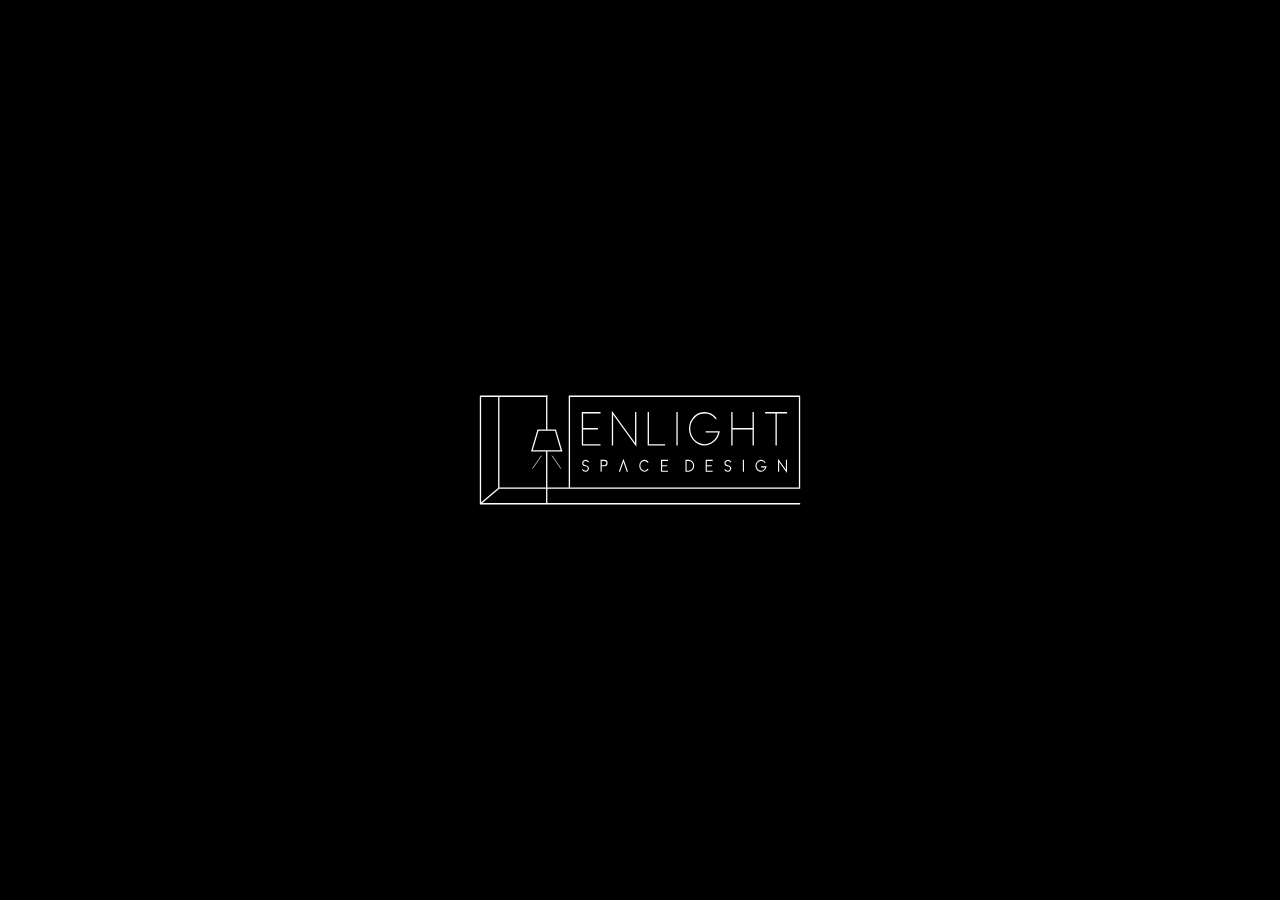
==== commit 3792ab86: "Interior Design App: ENLIGHT SPACE DESIGN logo, app icons and launch splash Co-Authored-By: Claude O" ====
--- a/interior-design-app/index.html
+++ b/interior-design-app/index.html
@@ -10,13 +10,15 @@
 <link rel="apple-touch-icon" href="icons/apple-touch-icon.png">
 <meta name="apple-mobile-web-app-capable" content="yes">
 <meta name="mobile-web-app-capable" content="yes">
-<meta name="apple-mobile-web-app-title" content="室內設計">
+<meta name="apple-mobile-web-app-title" content="ENLIGHT">
 <meta name="apple-mobile-web-app-status-bar-style" content="default">
 <meta name="format-detection" content="telephone=no">
-<title>Interior Design App · Demo</title>
+<title>ENLIGHT SPACE DESIGN</title>
 <link rel="stylesheet" href="style.css">
 </head>
 <body>
+<div id="splash" aria-hidden="true"><img src="img/brand/logo-white.svg" alt=""></div>
+<script>try{if(sessionStorage.getItem("ida-splash"))document.getElementById("splash").remove();else{sessionStorage.setItem("ida-splash","1");setTimeout(function(){var s=document.getElementById("splash");if(s){s.classList.add("out");setTimeout(function(){s.remove()},500)}},1100)}}catch(e){var s=document.getElementById("splash");s&&s.remove()}</script>
 <div class="stage">
   <div class="phone" id="app" aria-live="polite"></div>
   <p class="note">POC Demo · 手機版介面（示範資料，存在這台瀏覽器）<a href="#/reset" id="reset">重設示範資料</a><a href="#" id="howto">如何安裝到主畫面</a></p>
--- a/interior-design-app/style.css
+++ b/interior-design-app/style.css
@@ -146,3 +146,8 @@
 .ibn button.go{background:#fff;color:#17324f;font-weight:700;border-radius:14px;height:32px;padding:0 13px;font-size:13px;flex:none}
 .ibn button.x{color:#fff;opacity:.7;font-size:20px;line-height:1;width:24px;height:32px;flex:none}
 .howto ol{margin:6px 0 0;padding-left:20px;font-size:14.5px;line-height:1.85;color:#333}.howto h4{margin:16px 0 0;font-size:15px}
+
+/* 開啟畫面（品牌 Logo） */
+#splash{position:fixed;inset:0;z-index:200;background:#000;display:flex;align-items:center;justify-content:center;transition:opacity .45s}
+#splash img{width:min(78vw,340px);animation:sp .9s ease-out both}#splash.out{opacity:0;pointer-events:none}
+@keyframes sp{from{opacity:0;transform:scale(.97)}to{opacity:1;transform:none}}
